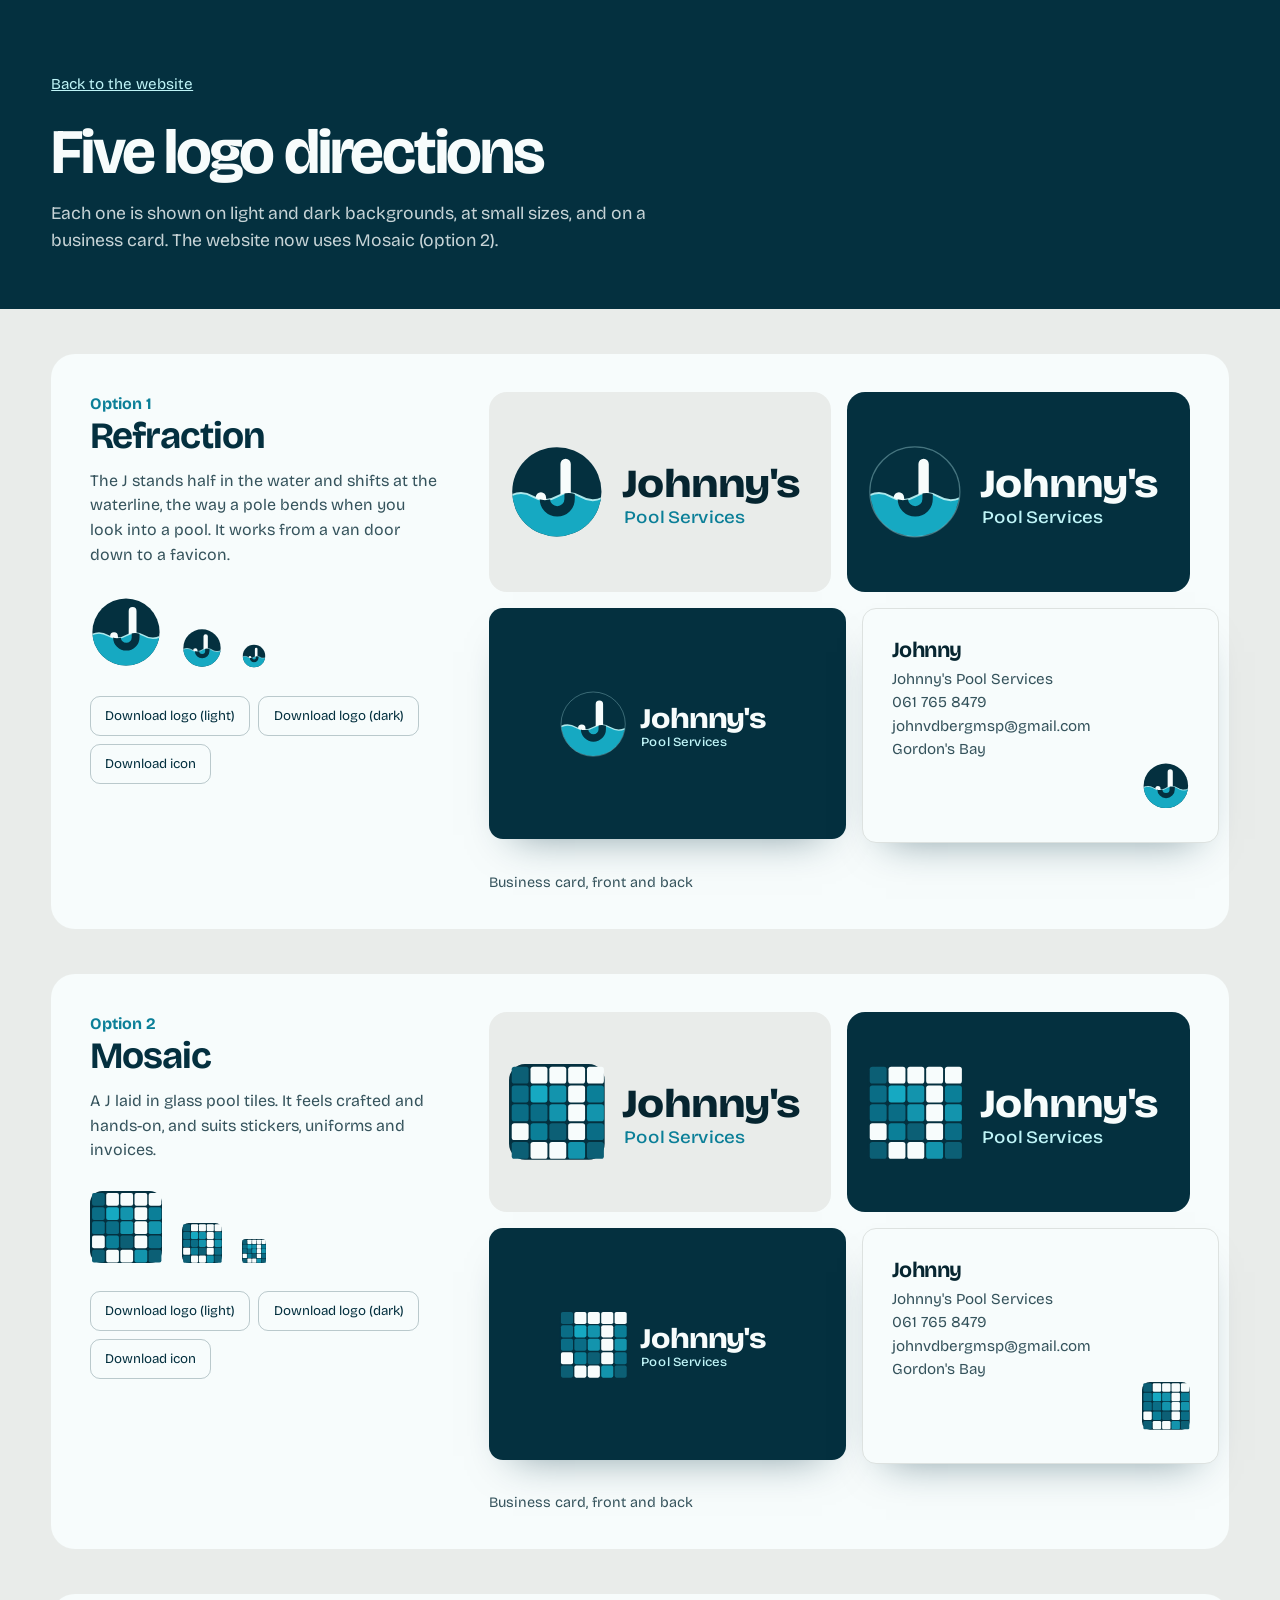
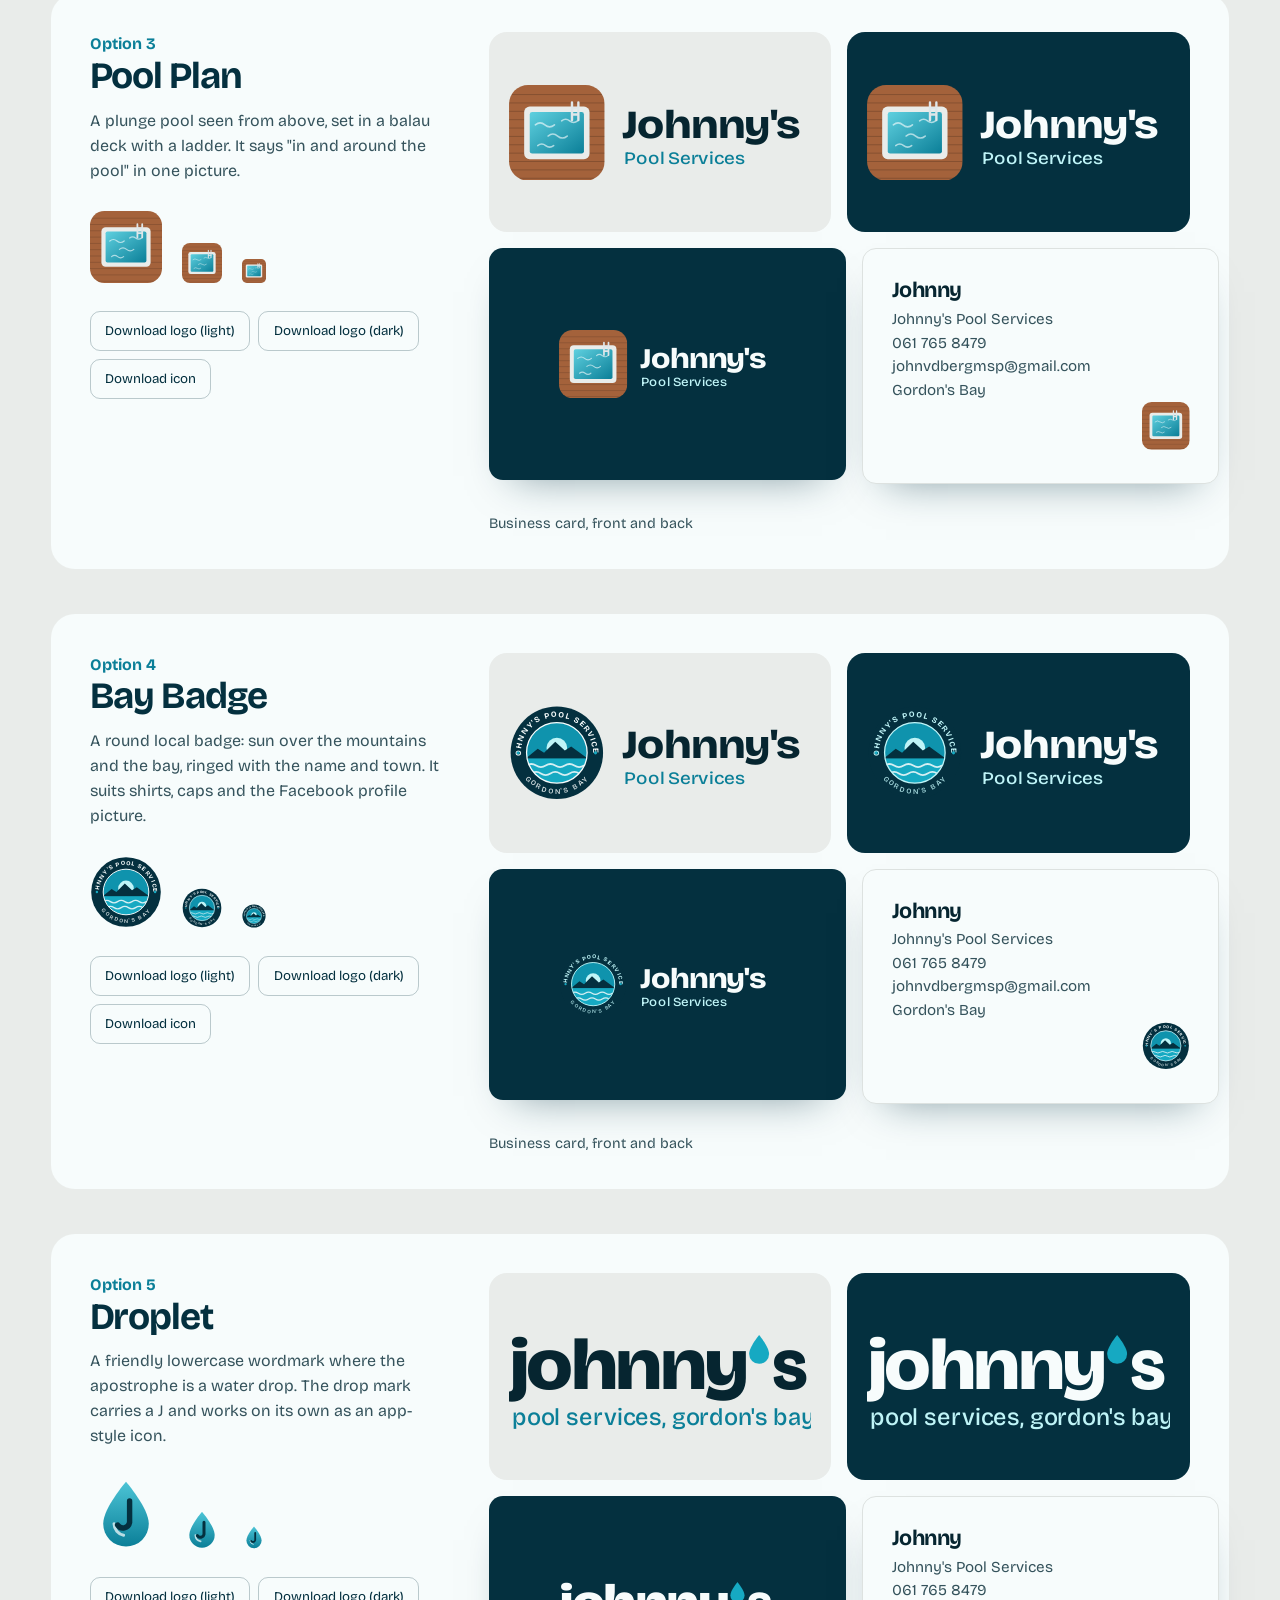
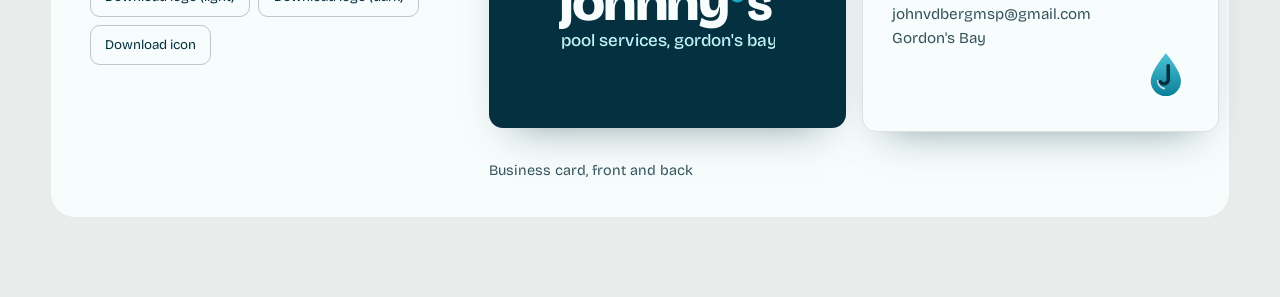
==== logos.html @ 19309bd5 "Johnny's Pool Services website Single-page site with a live WebGL pool hero, a scroll-driven 3D tour" ====
<!doctype html>
<html lang="en-ZA">
<head>
  <meta charset="utf-8">
  <meta name="viewport" content="width=device-width, initial-scale=1">
  <title>Logo Options | Johnny's Pool Services</title>
  <link rel="icon" href="favicon.svg" type="image/svg+xml">
  <link rel="preconnect" href="https://fonts.googleapis.com">
  <link rel="preconnect" href="https://fonts.gstatic.com" crossorigin>
  <link href="https://fonts.googleapis.com/css2?family=Bricolage+Grotesque:opsz,wdth,wght@12..96,75..100,300..800&display=swap" rel="stylesheet">
  <style>
    :root { --abyss:#04303f; --mosaic:#16a9c2; --mosaic-deep:#0b7f98; --glint:#bff4f7; --coping:#e9ecea; --ink:#062530; --ink-soft:#35535c; --white:#f7fcfc; }
    * { box-sizing: border-box; }
    body { margin: 0; font-family: 'Bricolage Grotesque', 'Segoe UI', sans-serif; color: var(--ink); background: var(--coping); line-height: 1.55; -webkit-font-smoothing: antialiased; }
    a { color: inherit; }
    :focus-visible { outline: 3px solid var(--mosaic); outline-offset: 3px; border-radius: 6px; }
    header { background: var(--abyss); color: var(--white); padding: clamp(3rem, 8vh, 5rem) clamp(1rem, 4vw, 3.5rem) clamp(2.5rem, 6vh, 4rem); }
    header a { font-size: .95rem; color: var(--glint); }
    h1 { margin: 1.5rem 0 0; font-size: clamp(2.2rem, 1.4rem + 3.2vw, 4.2rem); line-height: 1; letter-spacing: -.035em; font-variation-settings: 'opsz' 96; }
    header p { margin: 1rem 0 0; max-width: 38rem; color: rgba(247,252,252,.8); font-size: 1.1rem; }
    main { padding: clamp(2rem, 5vh, 4rem) clamp(1rem, 4vw, 3.5rem) 5rem; display: grid; gap: clamp(2rem, 5vh, 3.5rem); }
    .concept { background: var(--white); border-radius: 24px; padding: clamp(1.25rem, 3vw, 2.5rem); display: grid; grid-template-columns: minmax(0, 1fr) minmax(0, 2fr); gap: clamp(1.5rem, 4vw, 3rem); }
    .concept h2 { margin: 0; font-size: clamp(1.6rem, 1.2rem + 1.4vw, 2.35rem); letter-spacing: -.03em; line-height: 1.05; color: var(--abyss); }
    .concept .num { font-weight: 700; color: var(--mosaic-deep); font-size: 1rem; }
    .concept p { margin: .8rem 0 0; color: var(--ink-soft); max-width: 26rem; }
    .sizes { display: flex; align-items: flex-end; gap: 1.25rem; margin-top: 1.75rem; }
    .sizes svg { flex: none; }
    .downloads { display: flex; flex-wrap: wrap; gap: .5rem; margin-top: 1.75rem; }
    .downloads button { font: 600 .9rem/1 inherit; font-family: inherit; min-height: 40px; padding: 0 .9rem; border-radius: 10px; border: 1.5px solid rgba(4,48,63,.25); background: transparent; color: var(--abyss); cursor: pointer; }
    .downloads button:hover { border-color: var(--abyss); }
    .panels { display: grid; grid-template-columns: 1fr 1fr; gap: 1rem; }
    .panel { border-radius: 18px; display: grid; place-items: center; padding: clamp(1.5rem, 4vw, 3rem) 1.25rem; min-height: 200px; }
    .panel.light { background: var(--coping); }
    .panel.dark { background: var(--abyss); }
    .panel svg { width: 100%; max-width: 360px; height: auto; }
    .card-row { grid-column: 1 / -1; display: grid; grid-template-columns: 1fr 1fr; gap: 1rem; }
    .bizcard { aspect-ratio: 85 / 55; border-radius: 14px; padding: 7% 8%; display: flex; flex-direction: column; justify-content: space-between; box-shadow: 0 20px 40px -24px rgba(4,48,63,.5); }
    .bizcard.front { background: var(--abyss); justify-content: center; align-items: center; }
    .bizcard.front svg { width: 72%; height: auto; }
    .bizcard.back { background: var(--white); border: 1px solid #dde2e0; color: var(--ink); }
    .bizcard.back strong { font-size: clamp(1rem, .8rem + .9vw, 1.35rem); letter-spacing: -.02em; }
    .bizcard.back span { display: block; color: var(--ink-soft); font-size: clamp(.8rem, .7rem + .35vw, .95rem); }
    .bizcard.back .mini { width: 16%; align-self: flex-end; }
    .card-caption { grid-column: 1 / -1; margin: 0; font-size: .9rem; color: var(--ink-soft); }
    @media (max-width: 900px) { .concept { grid-template-columns: 1fr; } }
    @media (max-width: 560px) { .panels, .card-row { grid-template-columns: 1fr; } }
  </style>
</head>
<body>
  <header>
    <a href="index.html">Back to the website</a>
    <h1>Five logo directions</h1>
    <p>Each one is shown on light and dark backgrounds, at small sizes, and on a business card. The website now uses Mosaic (option 2).</p>
  </header>
  <main id="concepts"></main>

  <script type="module">
    import { LOGOS, svgDoc } from './js/logos-data.js?v=3';
    const root = document.getElementById('concepts');

    const download = (name, svg) => {
      const blob = new Blob([svg], { type: 'image/svg+xml' });
      const a = Object.assign(document.createElement('a'), { href: URL.createObjectURL(blob), download: name });
      a.click();
      setTimeout(() => URL.revokeObjectURL(a.href), 1000);
    };

    LOGOS.forEach((logo, i) => {
      const el = document.createElement('section');
      el.className = 'concept';
      el.setAttribute('aria-labelledby', `h-${logo.id}`);
      const sizes = [72, 40, 24].map((s) => svgDoc(logo.mark('light'), '0 0 120 120').replace('<svg ', `<svg width="${s}" height="${s}" `)).join('');
      el.innerHTML = `
        <div>
          <span class="num">Option ${i + 1}</span>
          <h2 id="h-${logo.id}">${logo.name}</h2>
          <p>${logo.idea}</p>
          <div class="sizes" aria-label="${logo.name} mark at 72, 40 and 24 pixels">${sizes}</div>
          <div class="downloads">
            <button data-kind="lockup-light">Download logo (light)</button>
            <button data-kind="lockup-dark">Download logo (dark)</button>
            <button data-kind="mark">Download icon</button>
          </div>
        </div>
        <div class="panels">
          <div class="panel light">${svgDoc(logo.lockup('light'), logo.lockupBox, { title: `${logo.name} logo on light` })}</div>
          <div class="panel dark">${svgDoc(logo.lockup('dark'), logo.lockupBox, { title: `${logo.name} logo on dark` })}</div>
          <div class="card-row">
            <div class="bizcard front">${svgDoc(logo.lockup('dark'), logo.lockupBox, { title: '' })}</div>
            <div class="bizcard back">
              <div><strong>Johnny</strong><span>Johnny's Pool Services</span></div>
              <div><span>061 765 8479</span><span>johnvdbergmsp@gmail.com</span><span>Gordon's Bay</span></div>
              <div class="mini">${svgDoc(logo.mark('light'), '0 0 120 120', { title: '' })}</div>
            </div>
            <p class="card-caption">Business card, front and back</p>
          </div>
        </div>`;
      el.querySelectorAll('button').forEach((b) => b.addEventListener('click', () => {
        const k = b.dataset.kind;
        if (k === 'mark') download(`johnnys-${logo.id}-icon.svg`, svgDoc(logo.mark('light'), '0 0 120 120', { standalone: true, title: logo.name }));
        else {
          const t = k.endsWith('dark') ? 'dark' : 'light';
          download(`johnnys-${logo.id}-logo-${t}.svg`, svgDoc(logo.lockup(t), logo.lockupBox, { standalone: true, title: logo.name }));
        }
      }));
      root.appendChild(el);
    });
  </script>
</body>
</html>
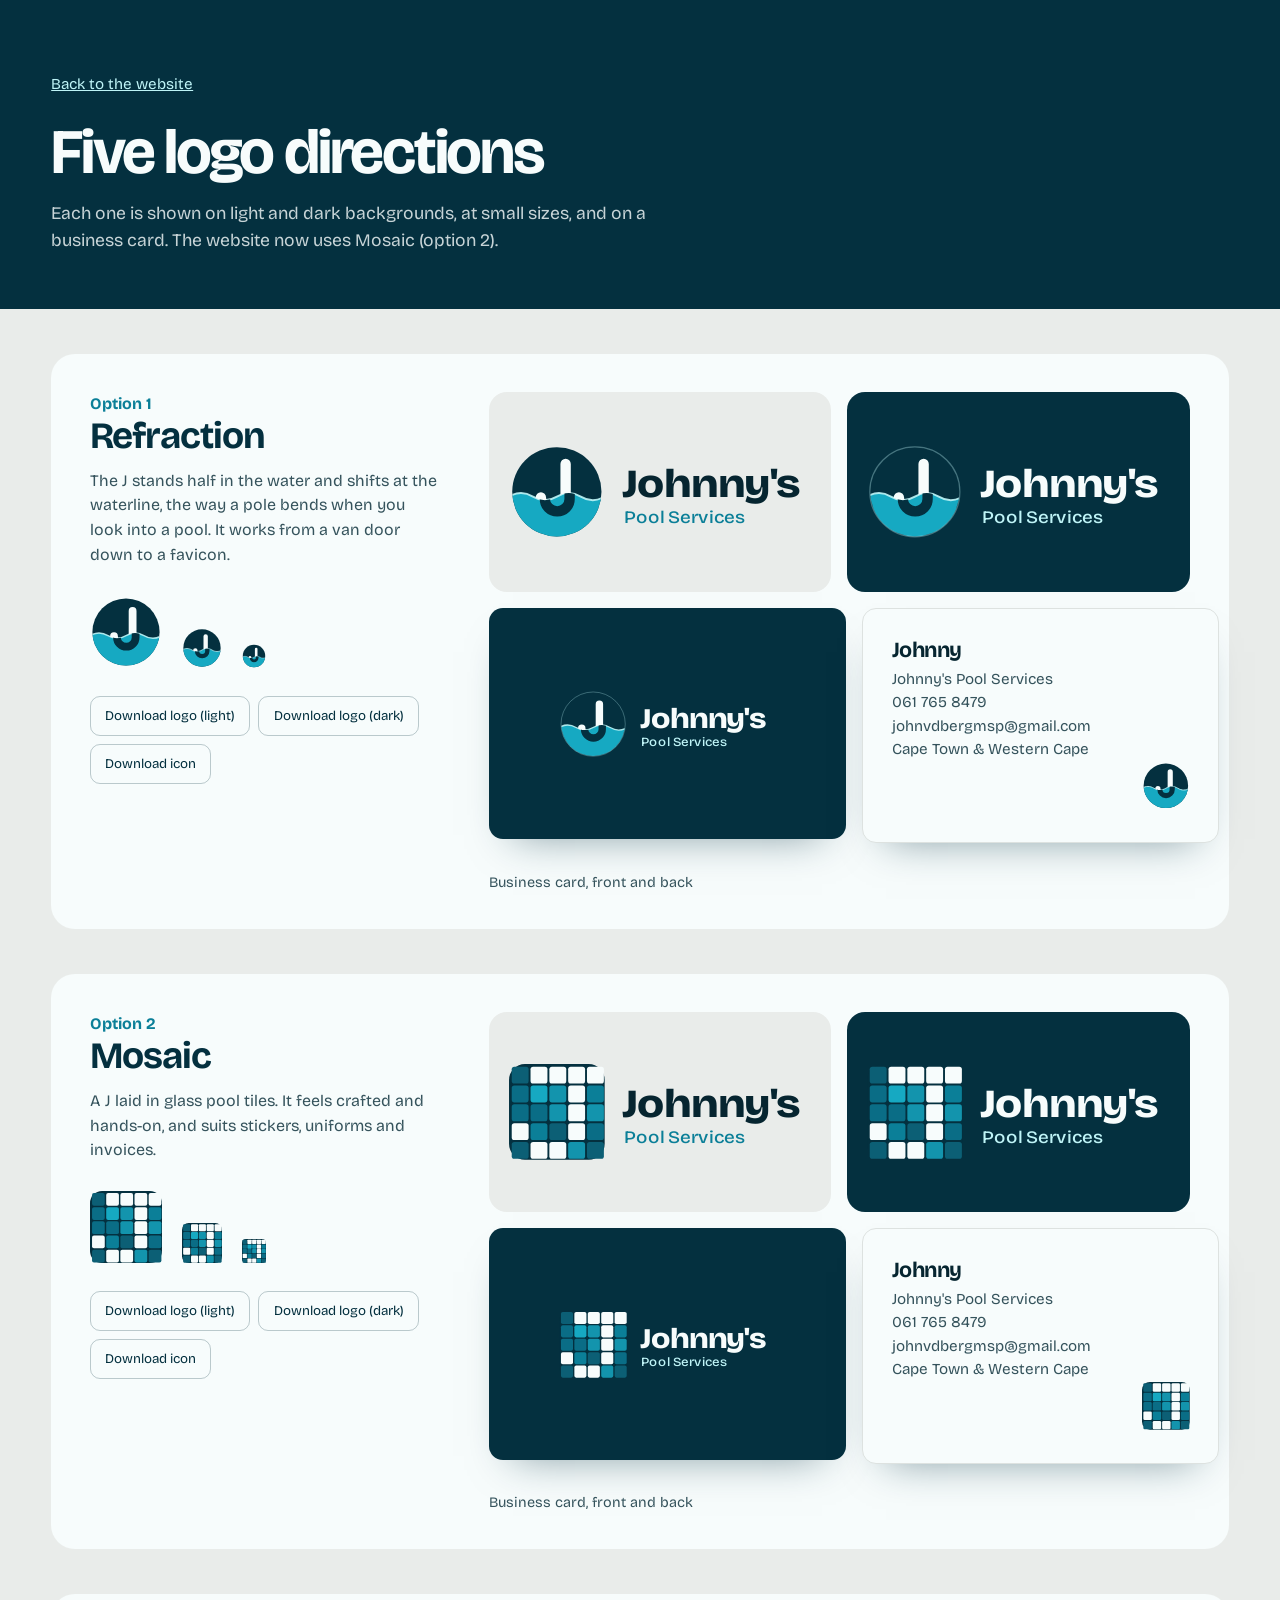
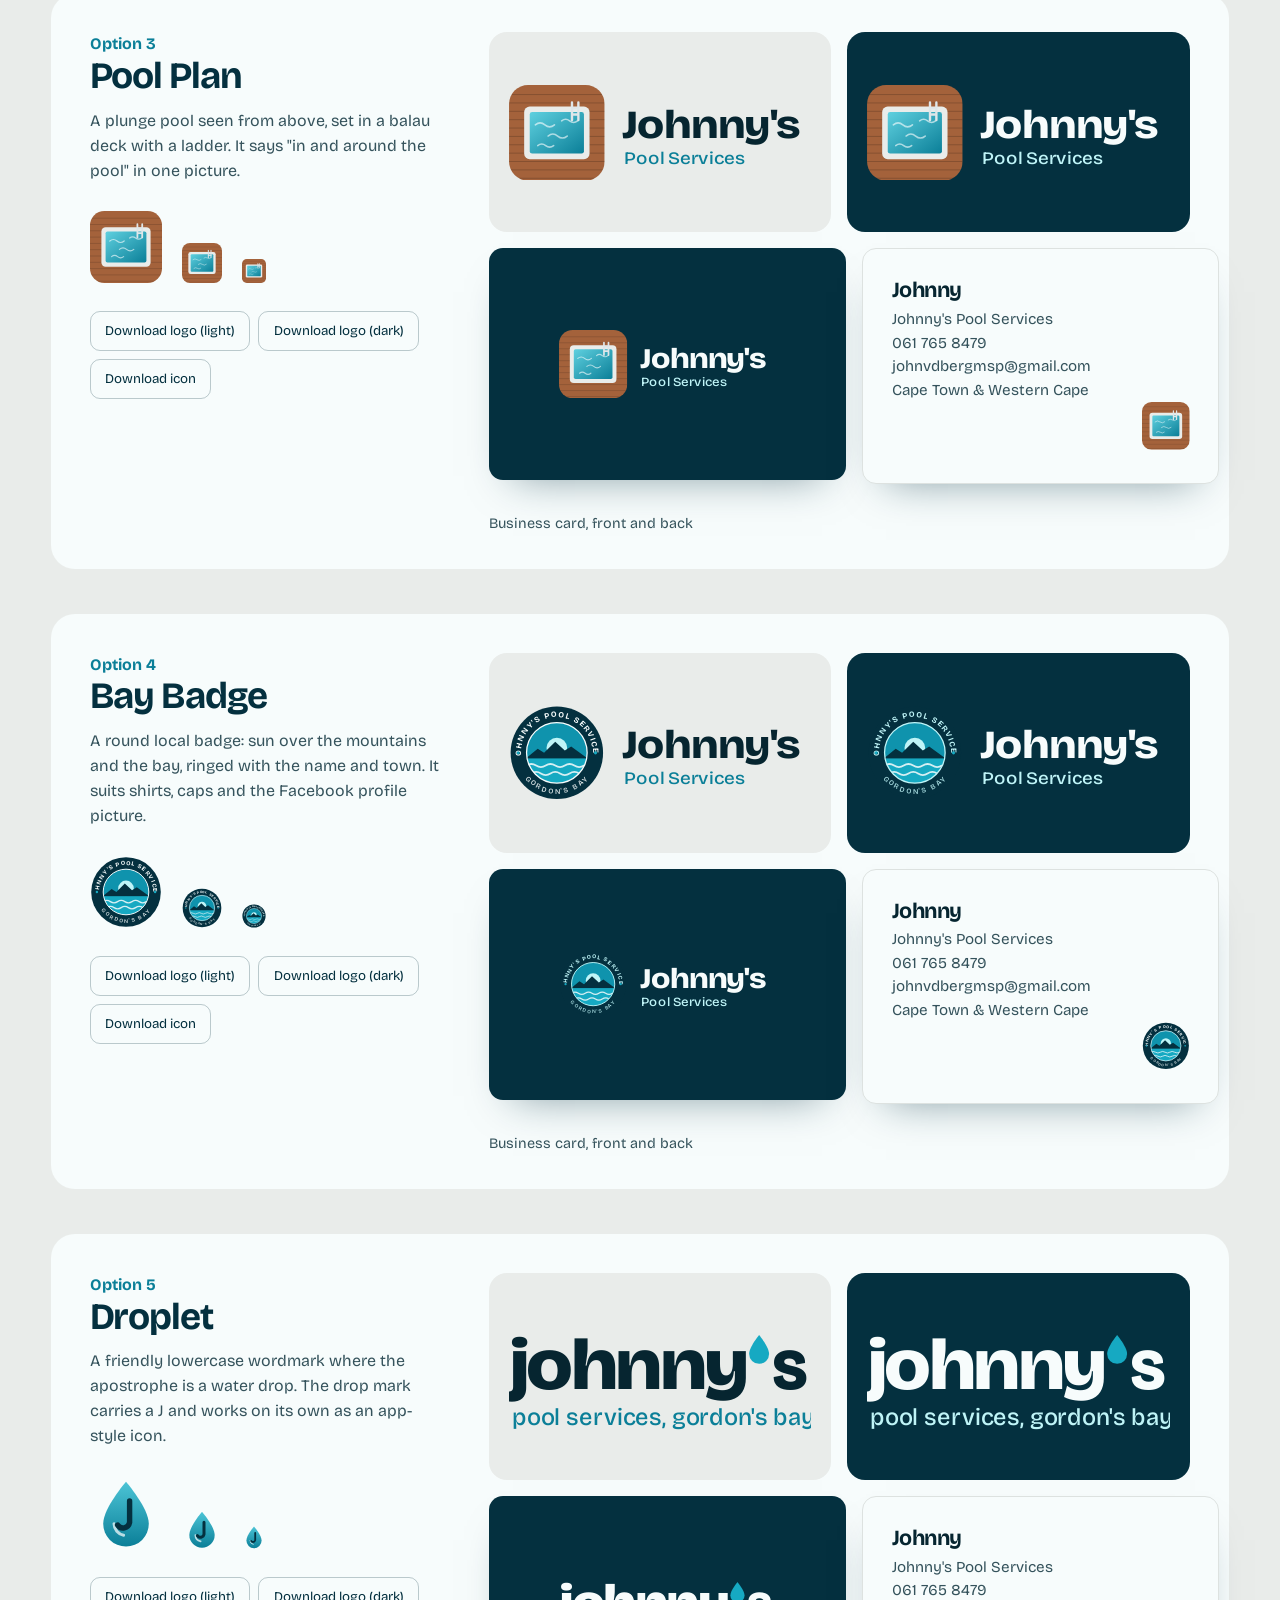
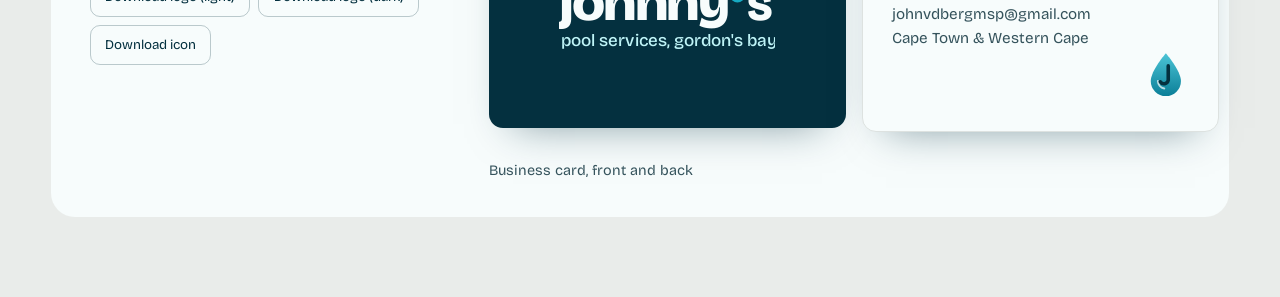
==== commit 436a8c08: "Reposition site for Cape Town and the Western Cape Johnny works across Cape Town and the Western Cap" ====
--- a/logos.html
+++ b/logos.html
@@ -4,6 +4,7 @@
   <meta charset="utf-8">
   <meta name="viewport" content="width=device-width, initial-scale=1">
   <title>Logo Options | Johnny's Pool Services</title>
+  <meta name="robots" content="noindex, nofollow">
   <link rel="icon" href="favicon.svg" type="image/svg+xml">
   <link rel="preconnect" href="https://fonts.googleapis.com">
   <link rel="preconnect" href="https://fonts.gstatic.com" crossorigin>
@@ -89,7 +90,7 @@
             <div class="bizcard front">${svgDoc(logo.lockup('dark'), logo.lockupBox, { title: '' })}</div>
             <div class="bizcard back">
               <div><strong>Johnny</strong><span>Johnny's Pool Services</span></div>
-              <div><span>061 765 8479</span><span>johnvdbergmsp@gmail.com</span><span>Gordon's Bay</span></div>
+              <div><span>061 765 8479</span><span>johnvdbergmsp@gmail.com</span><span>Cape Town &amp; Western Cape</span></div>
               <div class="mini">${svgDoc(logo.mark('light'), '0 0 120 120', { title: '' })}</div>
             </div>
             <p class="card-caption">Business card, front and back</p>
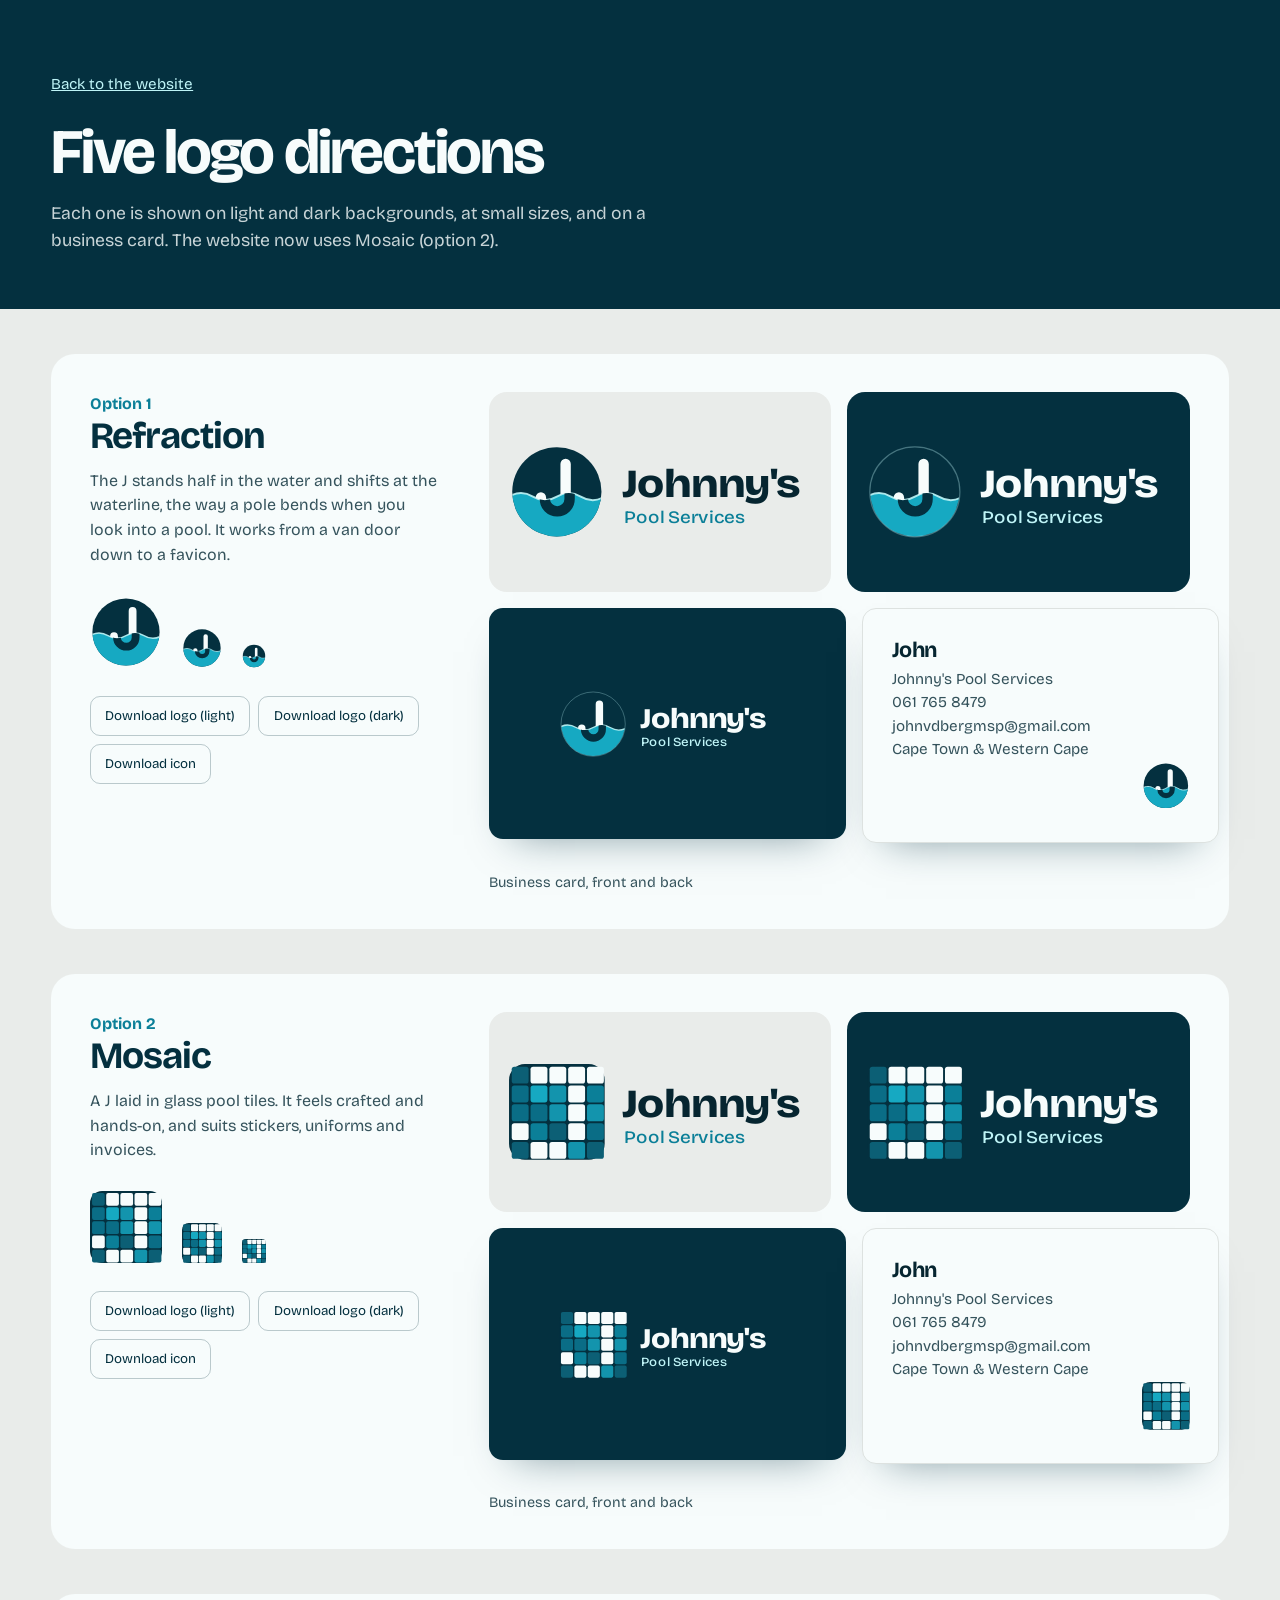
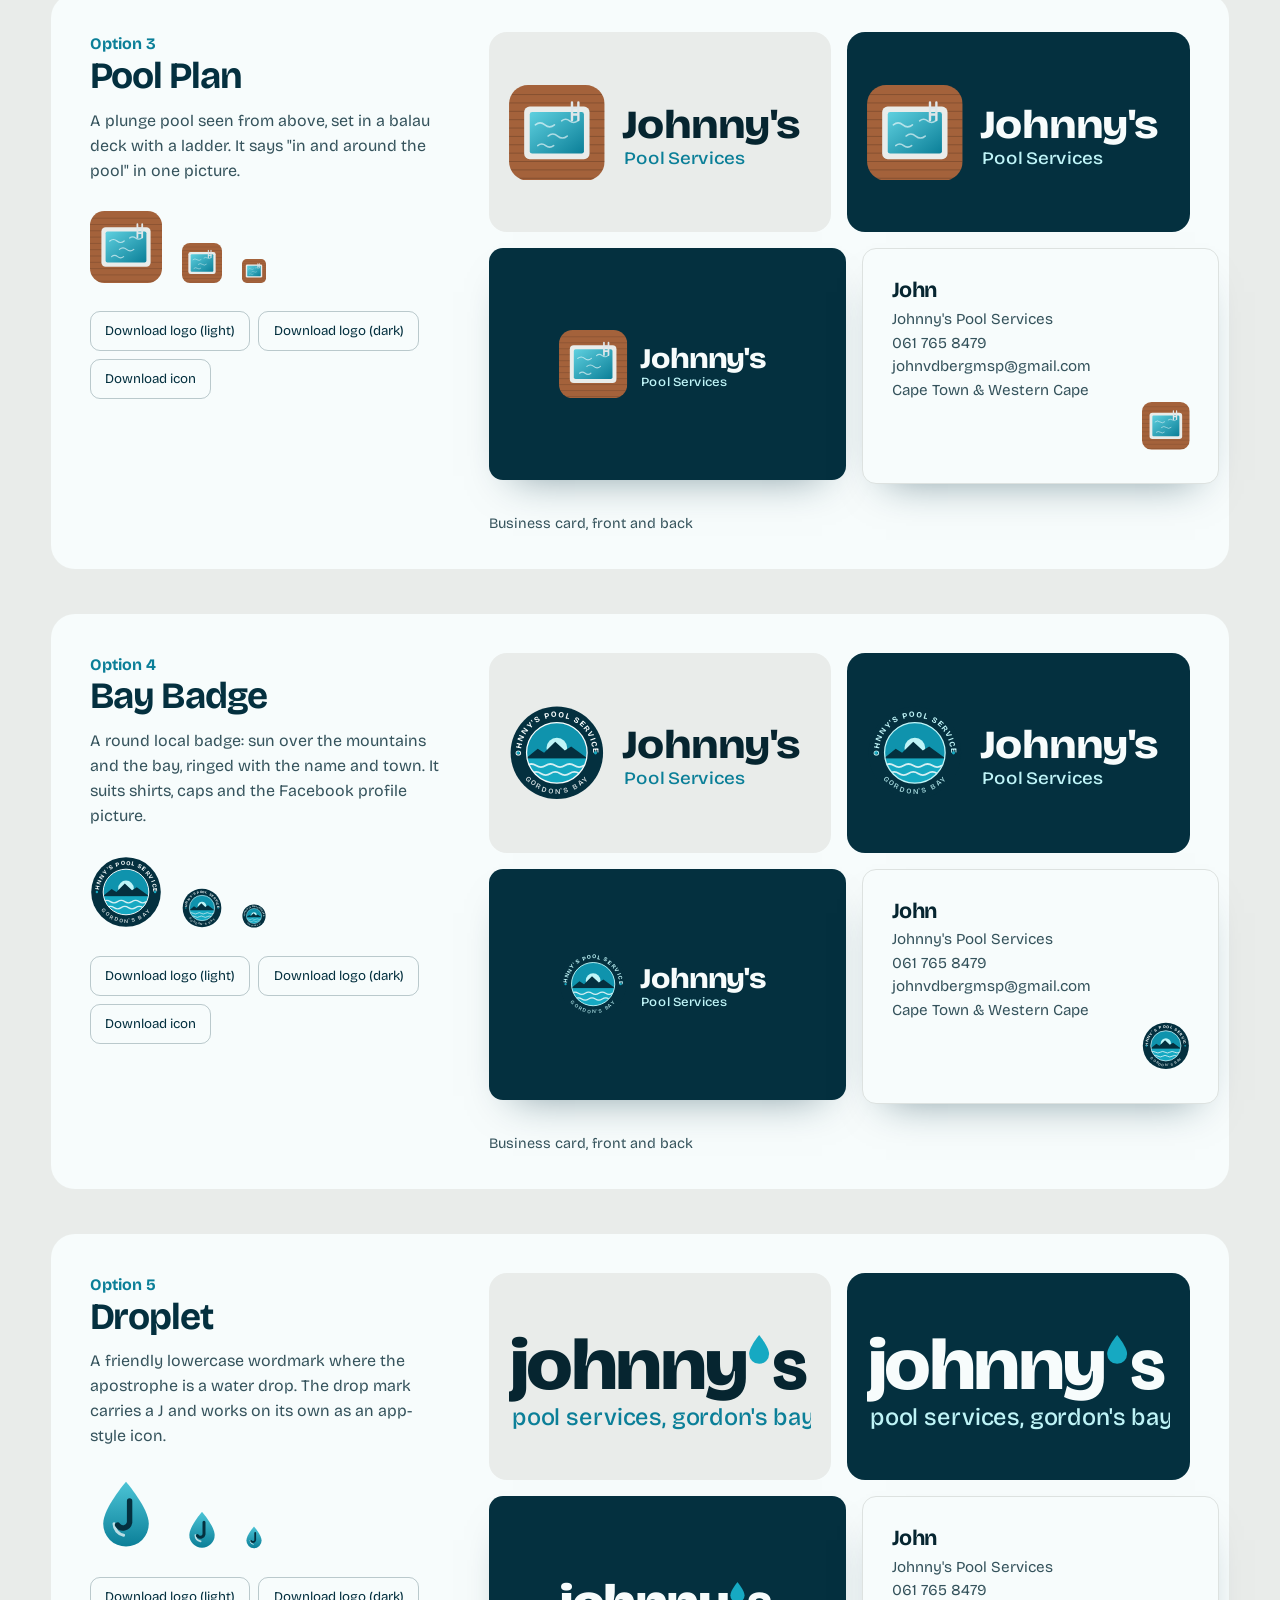
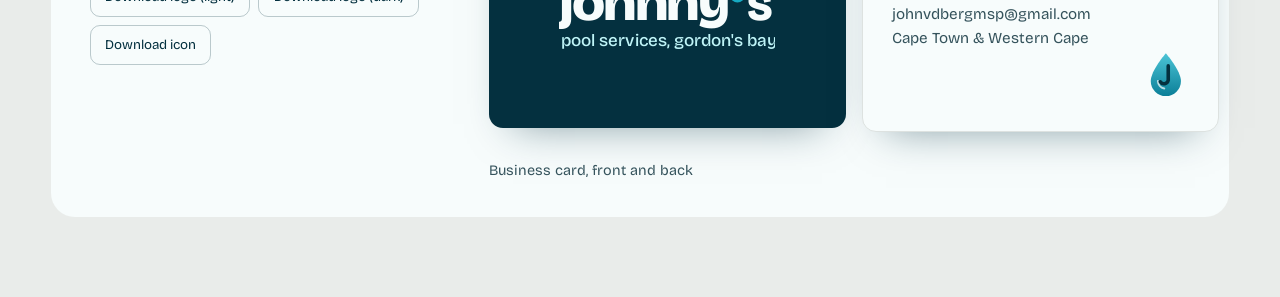
==== commit 96aad2ef: "Refer to the owner as John; keep Johnny's as the business name Co-Authored-By: Claude Opus 5.5 <nore" ====
--- a/logos.html
+++ b/logos.html
@@ -89,7 +89,7 @@
           <div class="card-row">
             <div class="bizcard front">${svgDoc(logo.lockup('dark'), logo.lockupBox, { title: '' })}</div>
             <div class="bizcard back">
-              <div><strong>Johnny</strong><span>Johnny's Pool Services</span></div>
+              <div><strong>John</strong><span>Johnny's Pool Services</span></div>
               <div><span>061 765 8479</span><span>johnvdbergmsp@gmail.com</span><span>Cape Town &amp; Western Cape</span></div>
               <div class="mini">${svgDoc(logo.mark('light'), '0 0 120 120', { title: '' })}</div>
             </div>
